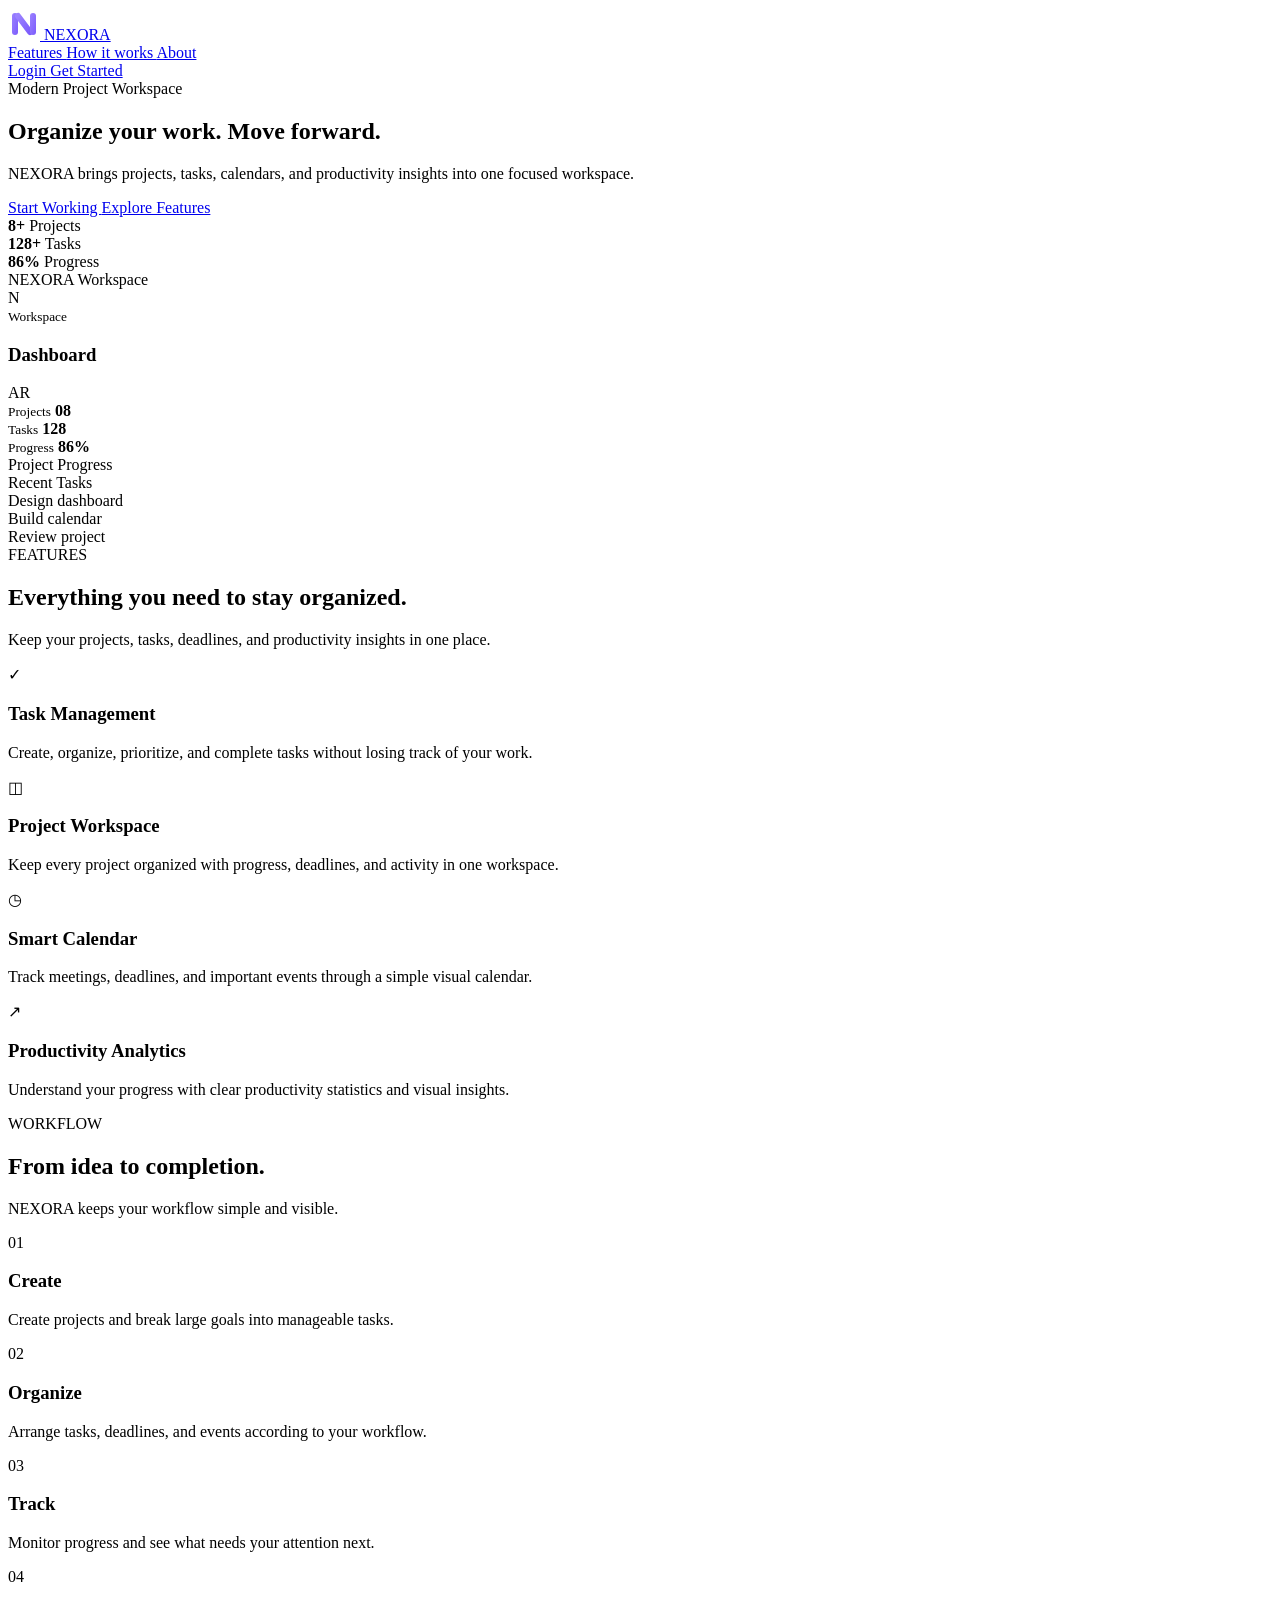
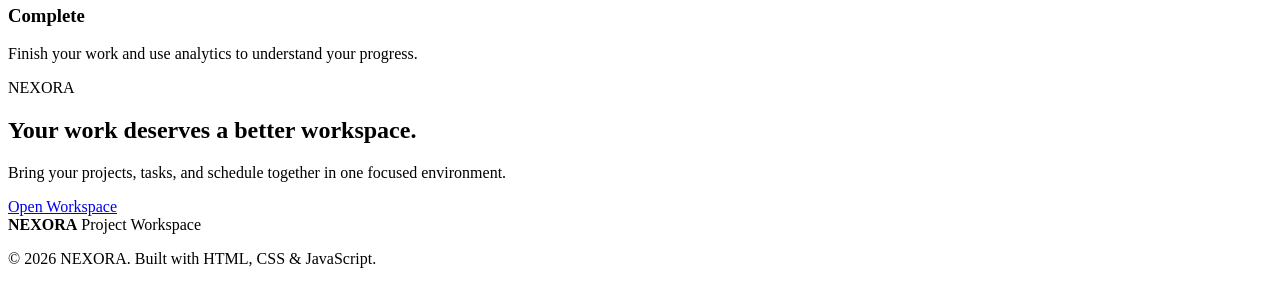
==== index.html @ 1f8efa0e "HOME" ====
<!DOCTYPE html>
<html lang="en">
<head>
    <meta charset="UTF-8">
    <meta name="viewport" content="width=device-width, initial-scale=1.0">

    <meta
        name="description"
        content="NEXORA is a modern project workspace for managing projects, tasks, calendars, and productivity."
    >

    <title>NEXORA | Project Workspace</title>

    <!-- Main Styles -->
    <link rel="stylesheet" href="css/style.css">
    
</head>

<body>

    <!-- ================================
         NAVBAR
    ================================= -->

    <header class="navbar">

        <div class="container navbar-container">

            <!-- Logo -->
            <a href="index.html" class="brand-logo" aria-label="NEXORA Home">

                <svg
                    class="logo-mark"
                    width="32"
                    height="32"
                    viewBox="0 0 32 32"
                    fill="none"
                    xmlns="http://www.w3.org/2000/svg"
                    aria-hidden="true"
                >
                    <defs>
                        <linearGradient
                            id="nexoraGrad"
                            x1="0%"
                            y1="0%"
                            x2="100%"
                            y2="100%"
                        >
                            <stop offset="0%" stop-color="#9B82FF"/>
                            <stop offset="100%" stop-color="#7C5CFC"/>
                        </linearGradient>
                    </defs>

                    <rect
                        x="4"
                        y="5"
                        width="6"
                        height="22"
                        rx="3"
                        fill="url(#nexoraGrad)"
                    />

                    <path
                        d="M10 8L22 24"
                        stroke="url(#nexoraGrad)"
                        stroke-width="6"
                        stroke-linecap="round"
                    />

                    <rect
                        x="22"
                        y="5"
                        width="6"
                        height="22"
                        rx="3"
                        fill="url(#nexoraGrad)"
                    />
                </svg>

                <span class="brand-title">NEXORA</span>

            </a>


            <!-- Navigation -->
            <nav class="navbar-nav" aria-label="Main navigation">

                <a href="#features" class="nav-link">
                    Features
                </a>

                <a href="#workflow" class="nav-link">
                    How it works
                </a>

                <a href="#about" class="nav-link">
                    About
                </a>

            </nav>


            <!-- Navbar Actions -->
            <div class="navbar-actions">

                <a href="pages/dashboard.html" class="btn btn-secondary">
                    Login
                </a>

                <a href="pages/login.html" class="btn btn-primary">
    Get Started
</a>
            </div>

        </div>

    </header>


    <!-- ================================
         MAIN CONTENT
    ================================= -->

    <main>


        <!-- ================================
             HERO SECTION
        ================================= -->

        <section class="hero">

            <div class="container hero-container">

                <div class="hero-content">

                    <span class="hero-badge">
                        Modern Project Workspace
                    </span>

                    <h1 class="hero-title">
                        Organize your work.
                        <span>Move forward.</span>
                    </h1>

                    <p class="hero-description">
                        NEXORA brings projects, tasks, calendars, and
                        productivity insights into one focused workspace.
                    </p>


                    <div class="hero-actions">

                        <a
                            href="pages/dashboard.html"
                            class="btn btn-primary btn-large"
                        >
                            Start Working
                        </a>

                        <a
                            href="#features"
                            class="btn btn-secondary btn-large"
                        >
                            Explore Features
                        </a>

                    </div>


                    <div class="hero-meta">

                        <div class="hero-meta-item">
                            <strong>8+</strong>
                            <span>Projects</span>
                        </div>

                        <div class="hero-meta-divider"></div>

                        <div class="hero-meta-item">
                            <strong>128+</strong>
                            <span>Tasks</span>
                        </div>

                        <div class="hero-meta-divider"></div>

                        <div class="hero-meta-item">
                            <strong>86%</strong>
                            <span>Progress</span>
                        </div>

                    </div>

                </div>


                <!-- Dashboard Preview -->

                <div class="hero-preview">

                    <div class="preview-window">

                        <div class="preview-header">

                            <div class="preview-dots">
                                <span></span>
                                <span></span>
                                <span></span>
                            </div>

                            <span>NEXORA Workspace</span>

                        </div>


                        <div class="preview-body">

                            <!-- Preview Sidebar -->

                            <aside class="preview-sidebar">

                                <div class="preview-logo">
                                    N
                                </div>

                                <div class="preview-sidebar-line active"></div>
                                <div class="preview-sidebar-line"></div>
                                <div class="preview-sidebar-line"></div>
                                <div class="preview-sidebar-line"></div>
                                <div class="preview-sidebar-line"></div>

                            </aside>


                            <!-- Preview Dashboard -->

                            <div class="preview-content">

                                <div class="preview-title-row">

                                    <div>
                                        <small>Workspace</small>
                                        <h3>Dashboard</h3>
                                    </div>

                                    <div class="preview-avatar">
                                        AR
                                    </div>

                                </div>


                                <div class="preview-stats">

                                    <div class="preview-card">
                                        <small>Projects</small>
                                        <strong>08</strong>
                                    </div>

                                    <div class="preview-card">
                                        <small>Tasks</small>
                                        <strong>128</strong>
                                    </div>

                                    <div class="preview-card">
                                        <small>Progress</small>
                                        <strong>86%</strong>
                                    </div>

                                </div>


                                <div class="preview-grid">

                                    <div class="preview-chart">

                                        <div class="preview-card-heading">
                                            Project Progress
                                        </div>

                                        <div class="chart-bars">
                                            <span style="height: 45%;"></span>
                                            <span style="height: 65%;"></span>
                                            <span style="height: 50%;"></span>
                                            <span style="height: 80%;"></span>
                                            <span style="height: 70%;"></span>
                                            <span style="height: 92%;"></span>
                                        </div>

                                    </div>


                                    <div class="preview-tasks">

                                        <div class="preview-card-heading">
                                            Recent Tasks
                                        </div>

                                        <div class="preview-task">
                                            <span class="task-dot success"></span>
                                            Design dashboard
                                        </div>

                                        <div class="preview-task">
                                            <span class="task-dot primary"></span>
                                            Build calendar
                                        </div>

                                        <div class="preview-task">
                                            <span class="task-dot warning"></span>
                                            Review project
                                        </div>

                                    </div>

                                </div>

                            </div>

                        </div>

                    </div>

                </div>

            </div>

        </section>


        <!-- ================================
             FEATURES
        ================================= -->

        <section id="features" class="section features-section">

            <div class="container">

                <div class="section-heading">

                    <span class="section-label">
                        FEATURES
                    </span>

                    <h2>
                        Everything you need to stay organized.
                    </h2>

                    <p>
                        Keep your projects, tasks, deadlines, and
                        productivity insights in one place.
                    </p>

                </div>


                <div class="features-grid">

                    <article class="feature-card">

                        <div class="feature-icon">
                            ✓
                        </div>

                        <h3>Task Management</h3>

                        <p>
                            Create, organize, prioritize, and complete
                            tasks without losing track of your work.
                        </p>

                    </article>


                    <article class="feature-card">

                        <div class="feature-icon">
                            ◫
                        </div>

                        <h3>Project Workspace</h3>

                        <p>
                            Keep every project organized with progress,
                            deadlines, and activity in one workspace.
                        </p>

                    </article>


                    <article class="feature-card">

                        <div class="feature-icon">
                            ◷
                        </div>

                        <h3>Smart Calendar</h3>

                        <p>
                            Track meetings, deadlines, and important
                            events through a simple visual calendar.
                        </p>

                    </article>


                    <article class="feature-card">

                        <div class="feature-icon">
                            ↗
                        </div>

                        <h3>Productivity Analytics</h3>

                        <p>
                            Understand your progress with clear
                            productivity statistics and visual insights.
                        </p>

                    </article>

                </div>

            </div>

        </section>


        <!-- ================================
             WORKFLOW
        ================================= -->

        <section id="workflow" class="section workflow-section">

            <div class="container">

                <div class="section-heading">

                    <span class="section-label">
                        WORKFLOW
                    </span>

                    <h2>
                        From idea to completion.
                    </h2>

                    <p>
                        NEXORA keeps your workflow simple and visible.
                    </p>

                </div>


                <div class="workflow-grid">

                    <article class="workflow-step">

                        <span class="step-number">01</span>

                        <h3>Create</h3>

                        <p>
                            Create projects and break large goals
                            into manageable tasks.
                        </p>

                    </article>


                    <article class="workflow-step">

                        <span class="step-number">02</span>

                        <h3>Organize</h3>

                        <p>
                            Arrange tasks, deadlines, and events
                            according to your workflow.
                        </p>

                    </article>


                    <article class="workflow-step">

                        <span class="step-number">03</span>

                        <h3>Track</h3>

                        <p>
                            Monitor progress and see what needs
                            your attention next.
                        </p>

                    </article>


                    <article class="workflow-step">

                        <span class="step-number">04</span>

                        <h3>Complete</h3>

                        <p>
                            Finish your work and use analytics
                            to understand your progress.
                        </p>

                    </article>

                </div>

            </div>

        </section>


        <!-- ================================
             CTA
        ================================= -->

        <section id="about" class="section cta-section">

            <div class="container">

                <div class="cta-card">

                    <span class="section-label">
                        NEXORA
                    </span>

                    <h2>
                        Your work deserves
                        a better workspace.
                    </h2>

                    <p>
                        Bring your projects, tasks, and schedule
                        together in one focused environment.
                    </p>

                    <a
                        href="pages/dashboard.html"
                        class="btn btn-primary btn-large"
                    >
                        Open Workspace
                    </a>

                </div>

            </div>

        </section>

    </main>


    <!-- ================================
         FOOTER
    ================================= -->

    <footer class="footer">

        <div class="container footer-container">

            <div class="footer-brand">
                <strong>NEXORA</strong>
                <span>Project Workspace</span>
            </div>

            <p>
                © 2026 NEXORA. Built with HTML, CSS & JavaScript.
            </p>

        </div>

    </footer>


    <!-- JavaScript -->
    <script src="js/app.js"></script>

</body>
</html>
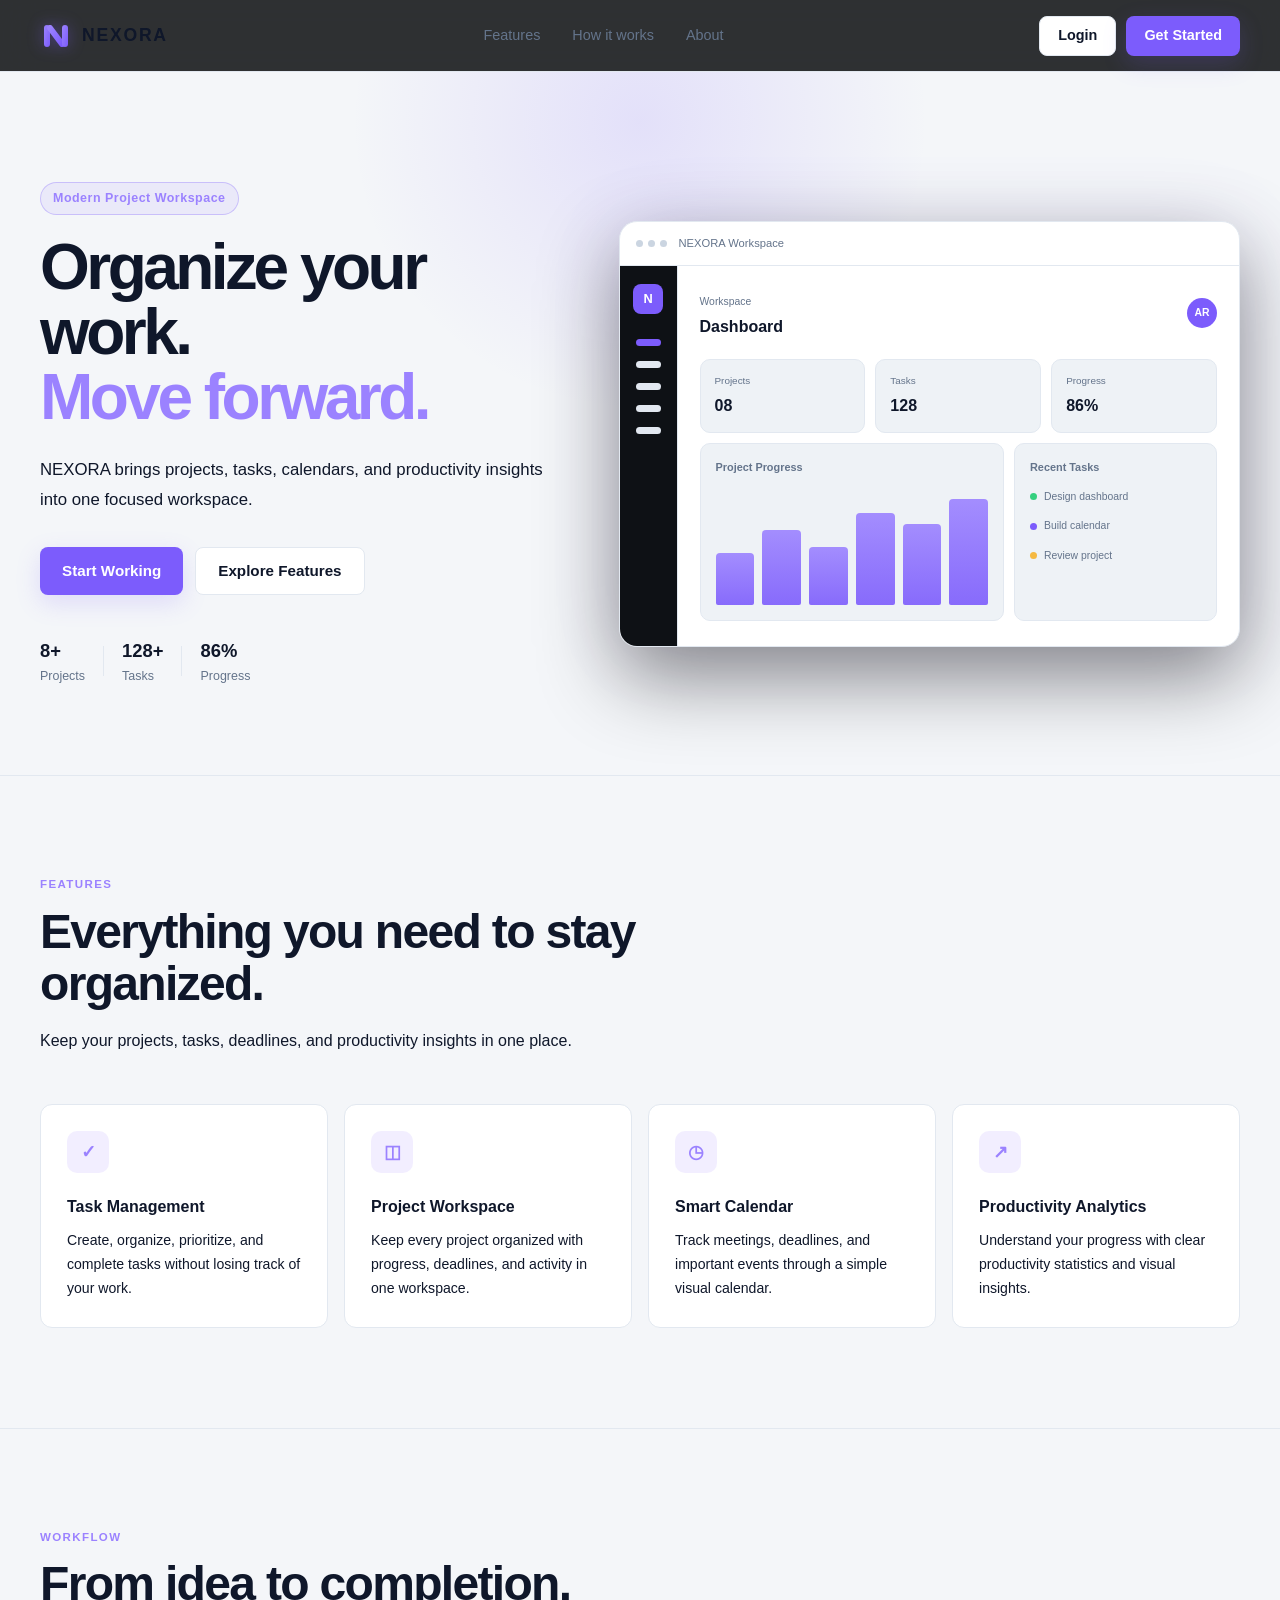
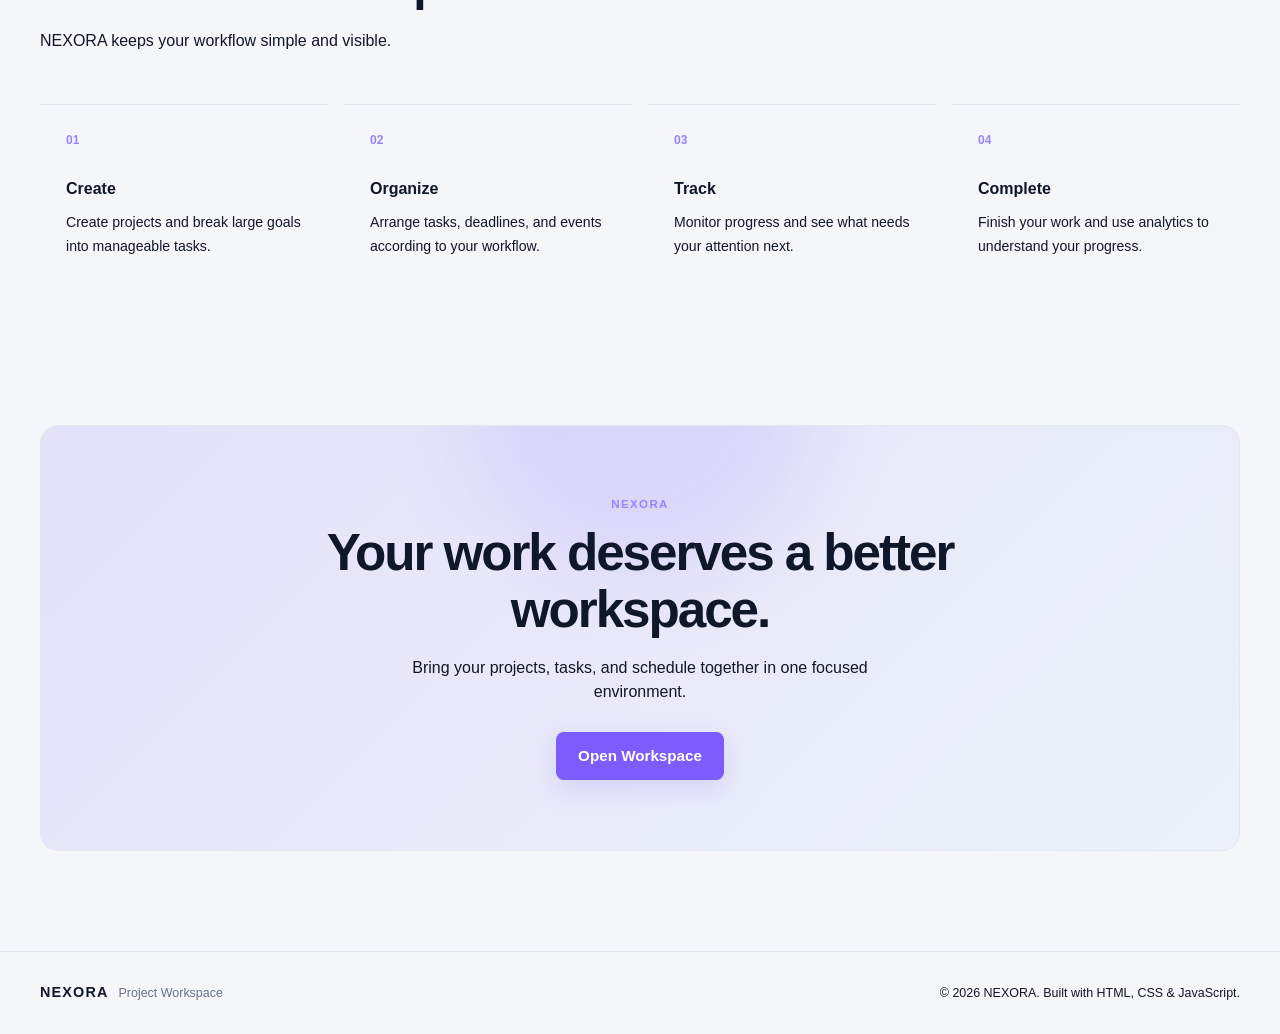
==== commit e097f457: "HTML" ====
--- a/index.html
+++ b/index.html
@@ -12,7 +12,7 @@
     <title>NEXORA | Project Workspace</title>
 
     <!-- Main Styles -->
-    <link rel="stylesheet" href="css/style.css">
+    <link rel="stylesheet" href="../CSS/style.css">
     
 </head>
 
@@ -578,7 +578,7 @@
 
 
     <!-- JavaScript -->
-    <script src="js/app.js"></script>
+    <script src="JS/app.js"></script>
 
 </body>
 </html>
--- a/CSS/style.css
+++ b/CSS/style.css
@@ -0,0 +1,1858 @@
+/* =================================
+   GLOBAL RESET
+================================= */
+
+* {
+    margin: 0;
+    padding: 0;
+    box-sizing: border-box;
+}
+
+
+/* =================================
+   ROOT VARIABLES
+================================= */
+
+:root {
+    --bg: #0B0D10;
+
+    --surface: #11151A;
+    --surface-2: #181D24;
+    --surface-3: #1D232C;
+
+    --primary: #7C5CFC;
+    --primary-light: #9B82FF;
+    --primary-hover: #8D72FF;
+
+    --accent: #4F8CFF;
+
+    --success: #35D07F;
+    --warning: #F5B942;
+    --danger: #FF5C6C;
+
+    --text: #F5F7FA;
+    --text-muted: #8B93A1;
+
+    --border: #252B34;
+    --border-light: #303743;
+
+    --container-width: 1200px;
+
+    --radius-sm: 8px;
+    --radius-md: 12px;
+    --radius-lg: 18px;
+
+    --transition: 0.25s ease;
+}
+
+
+/* =================================
+   HTML
+================================= */
+
+html {
+    scroll-behavior: smooth;
+}
+
+
+/* =================================
+   BODY
+================================= */
+
+body {
+    min-height: 100vh;
+
+    background-color: var(--bg);
+    color: var(--text);
+
+    font-family:
+        -apple-system,
+        BlinkMacSystemFont,
+        "Segoe UI",
+        Roboto,
+        Helvetica,
+        Arial,
+        sans-serif;
+
+    line-height: 1.5;
+
+    overflow-x: hidden;
+
+    -webkit-font-smoothing: antialiased;
+}
+
+
+/* =================================
+   BASIC ELEMENTS
+================================= */
+
+a {
+    color: inherit;
+    text-decoration: none;
+}
+
+button,
+input,
+textarea,
+select {
+    font: inherit;
+}
+
+button {
+    border: none;
+    cursor: pointer;
+}
+
+img,
+svg {
+    display: block;
+    max-width: 100%;
+}
+
+
+/* =================================
+   CONTAINER
+================================= */
+
+.container {
+    width: min(
+        calc(100% - 48px),
+        var(--container-width)
+    );
+
+    margin-inline: auto;
+}
+
+
+/* =================================
+   NAVBAR
+================================= */
+
+.navbar {
+    position: sticky;
+    top: 0;
+    z-index: 100;
+
+    height: 72px;
+
+    background: rgba(11, 13, 16, 0.85);
+
+    border-bottom: 1px solid var(--border);
+
+    backdrop-filter: blur(16px);
+}
+
+
+.navbar-container {
+    height: 100%;
+
+    display: flex;
+    align-items: center;
+    justify-content: space-between;
+}
+
+
+/* =================================
+   BRAND
+================================= */
+
+.brand-logo {
+    display: flex;
+    align-items: center;
+    gap: 10px;
+
+    flex-shrink: 0;
+}
+
+
+.logo-mark {
+    filter:
+        drop-shadow(
+            0 0 8px rgba(124, 92, 252, 0.4)
+        );
+
+    transition:
+        transform var(--transition),
+        filter var(--transition);
+}
+
+
+.brand-logo:hover .logo-mark {
+    transform: scale(1.05);
+
+    filter:
+        drop-shadow(
+            0 0 14px rgba(124, 92, 252, 0.7)
+        );
+}
+
+
+.brand-title {
+    color: var(--text);
+
+    font-size: 1.1rem;
+    font-weight: 750;
+
+    letter-spacing: 0.1em;
+}
+
+
+/* =================================
+   NAVIGATION
+================================= */
+
+.navbar-nav {
+    display: flex;
+    align-items: center;
+    gap: 32px;
+}
+
+
+.nav-link {
+    color: var(--text-muted);
+
+    font-size: 0.9rem;
+    font-weight: 500;
+
+    transition:
+        color var(--transition);
+}
+
+
+.nav-link:hover {
+    color: var(--text);
+}
+
+
+/* =================================
+   NAVBAR ACTIONS
+================================= */
+
+.navbar-actions {
+    display: flex;
+    align-items: center;
+    gap: 10px;
+}
+
+
+/* =================================
+   BUTTONS
+================================= */
+
+.btn {
+    display: inline-flex;
+
+    align-items: center;
+    justify-content: center;
+
+    min-height: 40px;
+
+    padding: 0 18px;
+
+    border-radius: var(--radius-sm);
+
+    font-size: 0.9rem;
+    font-weight: 600;
+
+    transition:
+        background-color var(--transition),
+        border-color var(--transition),
+        color var(--transition),
+        transform var(--transition),
+        box-shadow var(--transition);
+}
+
+
+.btn:hover {
+    transform: translateY(-1px);
+}
+
+
+.btn-primary {
+    color: #ffffff;
+
+    background: var(--primary);
+
+    box-shadow:
+        0 8px 24px rgba(124, 92, 252, 0.18);
+}
+
+
+.btn-primary:hover {
+    background: var(--primary-hover);
+
+    box-shadow:
+        0 10px 30px rgba(124, 92, 252, 0.28);
+}
+
+
+.btn-secondary {
+    color: var(--text);
+
+    background: var(--surface);
+
+    border: 1px solid var(--border);
+}
+
+
+.btn-secondary:hover {
+    background: var(--surface-2);
+
+    border-color: var(--border-light);
+}
+
+
+.btn-large {
+    min-height: 48px;
+
+    padding-inline: 22px;
+
+    font-size: 0.95rem;
+}
+
+
+/* =================================
+   HERO
+================================= */
+
+.hero {
+    position: relative;
+
+    padding: 110px 0 90px;
+
+    overflow: hidden;
+}
+
+
+.hero::before {
+    content: "";
+
+    position: absolute;
+
+    width: 600px;
+    height: 600px;
+
+    top: -250px;
+    left: 50%;
+
+    transform: translateX(-50%);
+
+    background:
+        radial-gradient(
+            circle,
+            rgba(124, 92, 252, 0.14),
+            transparent 68%
+        );
+
+    pointer-events: none;
+}
+
+
+.hero-container {
+    position: relative;
+    z-index: 1;
+
+    display: grid;
+
+    grid-template-columns:
+        minmax(0, 0.9fr)
+        minmax(0, 1.1fr);
+
+    align-items: center;
+
+    gap: 70px;
+}
+
+
+.hero-content {
+    max-width: 570px;
+}
+
+
+.hero-badge {
+    display: inline-flex;
+
+    align-items: center;
+
+    padding: 6px 12px;
+
+    margin-bottom: 20px;
+
+    border: 1px solid rgba(124, 92, 252, 0.3);
+
+    border-radius: 999px;
+
+    background:
+        rgba(124, 92, 252, 0.08);
+
+    color: var(--primary-light);
+
+    font-size: 0.78rem;
+    font-weight: 600;
+
+    letter-spacing: 0.04em;
+}
+
+
+.hero-title {
+    max-width: 650px;
+
+    font-size: clamp(3rem, 5vw, 5rem);
+
+    line-height: 1.02;
+
+    letter-spacing: -0.055em;
+
+    font-weight: 750;
+}
+
+
+.hero-title span {
+    display: block;
+
+    color: var(--primary-light);
+}
+
+
+.hero-description {
+    max-width: 540px;
+
+    margin-top: 24px;
+
+    color: var(--text-muted);
+
+    font-size: 1.05rem;
+
+    line-height: 1.8;
+}
+
+
+.hero-actions {
+    display: flex;
+    align-items: center;
+    gap: 12px;
+
+    margin-top: 32px;
+}
+
+
+.hero-meta {
+    display: flex;
+    align-items: center;
+
+    margin-top: 42px;
+}
+
+
+.hero-meta-item {
+    display: flex;
+    flex-direction: column;
+
+    gap: 2px;
+
+    padding-inline: 18px;
+}
+
+
+.hero-meta-item:first-child {
+    padding-left: 0;
+}
+
+
+.hero-meta-item strong {
+    font-size: 1.15rem;
+}
+
+
+.hero-meta-item span {
+    color: var(--text-muted);
+
+    font-size: 0.78rem;
+}
+
+
+.hero-meta-divider {
+    width: 1px;
+    height: 30px;
+
+    background: var(--border);
+}
+
+
+/* =================================
+   DASHBOARD PREVIEW
+================================= */
+
+.hero-preview {
+    position: relative;
+}
+
+
+.preview-window {
+    overflow: hidden;
+
+    border: 1px solid var(--border);
+
+    border-radius: var(--radius-lg);
+
+    background: var(--surface);
+
+    box-shadow:
+        0 30px 80px rgba(0, 0, 0, 0.45),
+
+        0 0 80px
+        rgba(124, 92, 252, 0.08);
+}
+
+
+.preview-header {
+    height: 44px;
+
+    display: flex;
+    align-items: center;
+
+    gap: 12px;
+
+    padding: 0 16px;
+
+    border-bottom: 1px solid var(--border);
+
+    color: var(--text-muted);
+
+    font-size: 0.7rem;
+}
+
+
+.preview-dots {
+    display: flex;
+    gap: 5px;
+}
+
+
+.preview-dots span {
+    width: 7px;
+    height: 7px;
+
+    border-radius: 50%;
+
+    background: var(--border-light);
+}
+
+
+.preview-body {
+    display: flex;
+
+    min-height: 380px;
+}
+
+
+.preview-sidebar {
+    width: 58px;
+
+    flex-shrink: 0;
+
+    padding: 18px 10px;
+
+    border-right: 1px solid var(--border);
+
+    background: #0E1115;
+}
+
+
+.preview-logo {
+    width: 30px;
+    height: 30px;
+
+    display: grid;
+    place-items: center;
+
+    margin: 0 auto 25px;
+
+    border-radius: 8px;
+
+    background: var(--primary);
+
+    color: white;
+
+    font-size: 0.8rem;
+    font-weight: 700;
+}
+
+
+.preview-sidebar-line {
+    width: 25px;
+    height: 7px;
+
+    margin: 0 auto 15px;
+
+    border-radius: 4px;
+
+    background: var(--surface-3);
+}
+
+
+.preview-sidebar-line.active {
+    background: var(--primary);
+}
+
+
+.preview-content {
+    flex: 1;
+
+    padding: 22px;
+}
+
+
+.preview-title-row {
+    display: flex;
+    align-items: center;
+    justify-content: space-between;
+}
+
+
+.preview-title-row small {
+    color: var(--text-muted);
+
+    font-size: 0.65rem;
+}
+
+
+.preview-title-row h3 {
+    margin-top: 3px;
+
+    font-size: 1rem;
+}
+
+
+.preview-avatar {
+    width: 30px;
+    height: 30px;
+
+    display: grid;
+    place-items: center;
+
+    border-radius: 50%;
+
+    background: var(--primary);
+
+    color: white;
+
+    font-size: 0.65rem;
+    font-weight: 700;
+}
+
+
+.preview-stats {
+    display: grid;
+
+    grid-template-columns: repeat(3, 1fr);
+
+    gap: 10px;
+
+    margin-top: 20px;
+}
+
+
+.preview-card {
+    padding: 14px;
+
+    border: 1px solid var(--border);
+
+    border-radius: 10px;
+
+    background: var(--surface-2);
+}
+
+
+.preview-card small {
+    display: block;
+
+    margin-bottom: 5px;
+
+    color: var(--text-muted);
+
+    font-size: 0.62rem;
+}
+
+
+.preview-card strong {
+    font-size: 1rem;
+}
+
+
+.preview-grid {
+    display: grid;
+
+    grid-template-columns: 1.2fr 0.8fr;
+
+    gap: 10px;
+
+    margin-top: 10px;
+}
+
+
+.preview-chart,
+.preview-tasks {
+    min-height: 175px;
+
+    padding: 15px;
+
+    border: 1px solid var(--border);
+
+    border-radius: 10px;
+
+    background: var(--surface-2);
+}
+
+
+.preview-card-heading {
+    color: var(--text-muted);
+
+    font-size: 0.68rem;
+    font-weight: 600;
+}
+
+
+.chart-bars {
+    height: 115px;
+
+    display: flex;
+    align-items: flex-end;
+
+    gap: 8px;
+
+    margin-top: 15px;
+}
+
+
+.chart-bars span {
+    flex: 1;
+
+    min-height: 10px;
+
+    border-radius: 4px 4px 2px 2px;
+
+    background:
+        linear-gradient(
+            to top,
+            var(--primary),
+            var(--primary-light)
+        );
+
+    opacity: 0.9;
+}
+
+
+.preview-task {
+    display: flex;
+    align-items: center;
+
+    gap: 7px;
+
+    margin-top: 14px;
+
+    color: var(--text-muted);
+
+    font-size: 0.65rem;
+}
+
+
+.task-dot {
+    width: 7px;
+    height: 7px;
+
+    flex-shrink: 0;
+
+    border-radius: 50%;
+}
+
+
+.task-dot.primary {
+    background: var(--primary);
+}
+
+
+.task-dot.success {
+    background: var(--success);
+}
+
+
+.task-dot.warning {
+    background: var(--warning);
+}
+
+
+/* =================================
+   SECTIONS
+================================= */
+
+.section {
+    padding: 100px 0;
+}
+
+
+.section-heading {
+    max-width: 650px;
+
+    margin-bottom: 50px;
+}
+
+
+.section-label {
+    display: block;
+
+    margin-bottom: 12px;
+
+    color: var(--primary-light);
+
+    font-size: 0.72rem;
+    font-weight: 700;
+
+    letter-spacing: 0.12em;
+}
+
+
+.section-heading h2 {
+    font-size: clamp(2rem, 4vw, 3rem);
+
+    line-height: 1.1;
+
+    letter-spacing: -0.035em;
+}
+
+
+.section-heading p {
+    margin-top: 16px;
+
+    color: var(--text-muted);
+
+    line-height: 1.7;
+}
+
+
+/* =================================
+   FEATURES
+================================= */
+
+.features-section {
+    border-top: 1px solid var(--border);
+}
+
+
+.features-grid {
+    display: grid;
+
+    grid-template-columns:
+        repeat(4, minmax(0, 1fr));
+
+    gap: 16px;
+}
+
+
+.feature-card {
+    padding: 26px;
+
+    border: 1px solid var(--border);
+
+    border-radius: var(--radius-md);
+
+    background: var(--surface);
+
+    transition:
+        transform var(--transition),
+        border-color var(--transition),
+        background-color var(--transition);
+}
+
+
+.feature-card:hover {
+    transform: translateY(-4px);
+
+    background: var(--surface-2);
+
+    border-color:
+        rgba(124, 92, 252, 0.45);
+}
+
+
+.feature-icon {
+    width: 42px;
+    height: 42px;
+
+    display: grid;
+    place-items: center;
+
+    margin-bottom: 22px;
+
+    border-radius: 10px;
+
+    background:
+        rgba(124, 92, 252, 0.1);
+
+    color: var(--primary-light);
+
+    font-size: 1.1rem;
+    font-weight: 700;
+}
+
+
+.feature-card h3 {
+    font-size: 1rem;
+}
+
+
+.feature-card p {
+    margin-top: 10px;
+
+    color: var(--text-muted);
+
+    font-size: 0.88rem;
+
+    line-height: 1.7;
+}
+
+
+/* =================================
+   WORKFLOW
+================================= */
+
+.workflow-section {
+    border-top: 1px solid var(--border);
+}
+
+
+.workflow-grid {
+    display: grid;
+
+    grid-template-columns:
+        repeat(4, minmax(0, 1fr));
+
+    gap: 16px;
+}
+
+
+.workflow-step {
+    position: relative;
+
+    padding: 26px;
+
+    border-top: 1px solid var(--border);
+}
+
+
+.step-number {
+    display: block;
+
+    margin-bottom: 28px;
+
+    color: var(--primary-light);
+
+    font-size: 0.75rem;
+    font-weight: 700;
+}
+
+
+.workflow-step h3 {
+    font-size: 1rem;
+}
+
+
+.workflow-step p {
+    margin-top: 10px;
+
+    color: var(--text-muted);
+
+    font-size: 0.88rem;
+
+    line-height: 1.7;
+}
+
+
+/* =================================
+   CTA
+================================= */
+
+.cta-section {
+    padding-top: 40px;
+}
+
+
+.cta-card {
+    position: relative;
+
+    overflow: hidden;
+
+    padding: 70px 40px;
+
+    text-align: center;
+
+    border: 1px solid var(--border);
+
+    border-radius: var(--radius-lg);
+
+    background:
+        linear-gradient(
+            135deg,
+            rgba(124, 92, 252, 0.13),
+            rgba(79, 140, 255, 0.05)
+        );
+}
+
+
+.cta-card::before {
+    content: "";
+
+    position: absolute;
+
+    width: 350px;
+    height: 350px;
+
+    top: -200px;
+    left: 50%;
+
+    transform: translateX(-50%);
+
+    border-radius: 50%;
+
+    background:
+        rgba(124, 92, 252, 0.12);
+
+    filter: blur(40px);
+}
+
+
+.cta-card > * {
+    position: relative;
+    z-index: 1;
+}
+
+
+.cta-card h2 {
+    max-width: 700px;
+
+    margin: 0 auto;
+
+    font-size: clamp(2rem, 4vw, 3.5rem);
+
+    line-height: 1.1;
+
+    letter-spacing: -0.04em;
+}
+
+
+.cta-card p {
+    max-width: 520px;
+
+    margin: 18px auto 28px;
+
+    color: var(--text-muted);
+}
+
+
+/* =================================
+   FOOTER
+================================= */
+
+.footer {
+    padding: 30px 0;
+
+    border-top: 1px solid var(--border);
+}
+
+
+.footer-container {
+    display: flex;
+
+    align-items: center;
+    justify-content: space-between;
+
+    gap: 20px;
+}
+
+
+.footer-brand {
+    display: flex;
+    align-items: center;
+
+    gap: 10px;
+}
+
+
+.footer-brand strong {
+    font-size: 0.9rem;
+
+    letter-spacing: 0.08em;
+}
+
+
+.footer-brand span,
+.footer p {
+    color: var(--text-muted);
+
+    font-size: 0.78rem;
+}
+
+
+
+
+/* =================================
+   RESPONSIVE
+================================= */
+
+/* =================================
+   TABLET
+================================= */
+
+@media (max-width: 1000px) {
+
+    .container {
+        width: min(
+            calc(100% - 36px),
+            var(--container-width)
+        );
+    }
+
+    /* NAVBAR */
+    .navbar {
+        height: auto;
+        min-height: 72px;
+    }
+
+    .navbar-container {
+        min-height: 72px;
+        gap: 20px;
+    }
+
+    .navbar-nav {
+        gap: 20px;
+    }
+
+    .nav-link {
+        font-size: 0.82rem;
+    }
+
+    /* HERO */
+    .hero {
+        padding: 80px 0 70px;
+    }
+
+    .hero-container {
+        grid-template-columns: 1fr;
+        gap: 50px;
+    }
+
+    .hero-content {
+        max-width: 700px;
+    }
+
+    .hero-preview {
+        max-width: 750px;
+        width: 100%;
+        margin-inline: auto;
+    }
+
+    /* FEATURES */
+    .features-grid,
+    .workflow-grid {
+        grid-template-columns: repeat(2, minmax(0, 1fr));
+    }
+
+    /* SECTIONS */
+    .section {
+        padding: 80px 0;
+    }
+
+    /* PREVIEW */
+    .preview-body {
+        min-height: 360px;
+    }
+}
+
+
+/* =================================
+   MOBILE
+================================= */
+
+@media (max-width: 700px) {
+
+    .container {
+        width: calc(100% - 30px);
+    }
+
+    /* NAVBAR */
+
+    .navbar {
+        position: relative;
+        height: auto;
+    }
+
+    .navbar-container {
+        min-height: 64px;
+
+        flex-wrap: wrap;
+
+        padding-top: 12px;
+        padding-bottom: 12px;
+
+        gap: 14px;
+    }
+
+    .brand-title {
+        font-size: 0.95rem;
+    }
+
+    .navbar-nav {
+        order: 3;
+
+        width: 100%;
+
+        justify-content: center;
+
+        gap: 18px;
+
+        padding-top: 4px;
+    }
+
+    .nav-link {
+        font-size: 0.75rem;
+    }
+
+    .navbar-actions {
+        gap: 6px;
+    }
+
+    .navbar-actions .btn {
+        min-height: 36px;
+        padding: 0 12px;
+        font-size: 0.78rem;
+    }
+
+
+    /* HERO */
+
+    .hero {
+        padding: 65px 0 55px;
+    }
+
+    .hero-container {
+        gap: 40px;
+    }
+
+    .hero-badge {
+        margin-bottom: 16px;
+
+        font-size: 0.7rem;
+    }
+
+    .hero-title {
+        font-size: clamp(
+            2.5rem,
+            11vw,
+            4rem
+        );
+
+        letter-spacing: -0.045em;
+    }
+
+    .hero-description {
+        margin-top: 18px;
+
+        font-size: 0.92rem;
+        line-height: 1.7;
+    }
+
+    .hero-actions {
+        flex-direction: column;
+        align-items: stretch;
+
+        margin-top: 26px;
+    }
+
+    .hero-actions .btn {
+        width: 100%;
+    }
+
+    .hero-meta {
+        justify-content: center;
+
+        margin-top: 32px;
+    }
+
+    .hero-meta-item {
+        padding-inline: 12px;
+
+        text-align: center;
+    }
+
+    .hero-meta-item strong {
+        font-size: 1rem;
+    }
+
+    .hero-meta-item span {
+        font-size: 0.68rem;
+    }
+
+
+    /* DASHBOARD PREVIEW */
+
+    .preview-window {
+        border-radius: 14px;
+    }
+
+    .preview-body {
+        min-height: 300px;
+    }
+
+    .preview-sidebar {
+        width: 45px;
+
+        padding: 14px 7px;
+    }
+
+    .preview-logo {
+        width: 25px;
+        height: 25px;
+
+        margin-bottom: 20px;
+
+        font-size: 0.68rem;
+    }
+
+    .preview-sidebar-line {
+        width: 20px;
+        height: 6px;
+
+        margin-bottom: 12px;
+    }
+
+    .preview-content {
+        padding: 14px;
+    }
+
+    .preview-title-row h3 {
+        font-size: 0.82rem;
+    }
+
+    .preview-title-row small {
+        font-size: 0.55rem;
+    }
+
+    .preview-avatar {
+        width: 25px;
+        height: 25px;
+
+        font-size: 0.55rem;
+    }
+
+    .preview-stats {
+        gap: 6px;
+
+        margin-top: 14px;
+    }
+
+    .preview-card {
+        padding: 10px;
+    }
+
+    .preview-card small {
+        font-size: 0.52rem;
+    }
+
+    .preview-card strong {
+        font-size: 0.8rem;
+    }
+
+    .preview-grid {
+        grid-template-columns: 1fr;
+
+        gap: 6px;
+    }
+
+    .preview-chart,
+    .preview-tasks {
+        min-height: 125px;
+
+        padding: 10px;
+    }
+
+    .chart-bars {
+        height: 75px;
+
+        gap: 5px;
+
+        margin-top: 10px;
+    }
+
+    .preview-task {
+        margin-top: 9px;
+
+        font-size: 0.55rem;
+    }
+
+
+    /* SECTIONS */
+
+    .section {
+        padding: 65px 0;
+    }
+
+    .section-heading {
+        margin-bottom: 32px;
+    }
+
+    .section-heading h2 {
+        font-size: clamp(
+            1.8rem,
+            8vw,
+            2.5rem
+        );
+    }
+
+    .section-heading p {
+        font-size: 0.9rem;
+    }
+
+
+    /* FEATURES */
+
+    .features-grid,
+    .workflow-grid {
+        grid-template-columns: 1fr;
+
+        gap: 12px;
+    }
+
+    .feature-card {
+        padding: 20px;
+    }
+
+    .feature-icon {
+        width: 38px;
+        height: 38px;
+
+        margin-bottom: 18px;
+
+        font-size: 1rem;
+    }
+
+    .feature-card p,
+    .workflow-step p {
+        font-size: 0.82rem;
+    }
+
+
+    /* WORKFLOW */
+
+    .workflow-step {
+        padding: 20px;
+
+        border-top: 1px solid var(--border);
+    }
+
+    .step-number {
+        margin-bottom: 18px;
+    }
+
+
+    /* CTA */
+
+    .cta-section {
+        padding-top: 20px;
+    }
+
+    .cta-card {
+        padding: 50px 20px;
+    }
+
+    .cta-card h2 {
+        font-size: clamp(
+            1.8rem,
+            8vw,
+            2.6rem
+        );
+    }
+
+    .cta-card p {
+        font-size: 0.88rem;
+    }
+
+    .cta-card .btn {
+        width: 100%;
+    }
+
+
+    /* FOOTER */
+
+    .footer {
+        padding: 24px 0;
+    }
+
+    .footer-container {
+        flex-direction: column;
+
+        align-items: flex-start;
+
+        gap: 12px;
+    }
+}
+
+
+/* =================================
+   SMALL MOBILE
+================================= */
+
+@media (max-width: 500px) {
+
+    .container {
+        width: calc(100% - 24px);
+    }
+
+
+    /* NAVBAR */
+
+    .navbar-container {
+        gap: 10px;
+    }
+
+    .logo-mark {
+        width: 26px;
+        height: 26px;
+    }
+
+    .brand-title {
+        font-size: 0.82rem;
+        letter-spacing: 0.07em;
+    }
+
+    .navbar-actions {
+        margin-left: auto;
+    }
+
+    .navbar-actions .btn {
+        min-height: 34px;
+
+        padding: 0 9px;
+
+        font-size: 0.7rem;
+    }
+
+    .navbar-nav {
+        gap: 12px;
+
+        overflow-x: auto;
+        justify-content: flex-start;
+
+        padding-bottom: 2px;
+
+        scrollbar-width: none;
+    }
+
+    .navbar-nav::-webkit-scrollbar {
+        display: none;
+    }
+
+    .nav-link {
+        flex-shrink: 0;
+
+        font-size: 0.68rem;
+    }
+
+
+    /* HERO */
+
+    .hero {
+        padding: 50px 0 45px;
+    }
+
+    .hero-title {
+        font-size: clamp(
+            2.25rem,
+            12vw,
+            3.2rem
+        );
+    }
+
+    .hero-description {
+        font-size: 0.86rem;
+    }
+
+    .hero-meta {
+        justify-content: space-between;
+    }
+
+    .hero-meta-item {
+        padding-inline: 7px;
+    }
+
+    .hero-meta-divider {
+        height: 25px;
+    }
+
+
+    /* PREVIEW */
+
+    .preview-header {
+        height: 36px;
+
+        padding: 0 10px;
+
+        font-size: 0.58rem;
+    }
+
+    .preview-body {
+        min-height: 245px;
+    }
+
+    .preview-sidebar {
+        width: 38px;
+
+        padding: 10px 5px;
+    }
+
+    .preview-logo {
+        width: 22px;
+        height: 22px;
+
+        margin-bottom: 15px;
+
+        font-size: 0.58rem;
+    }
+
+    .preview-sidebar-line {
+        width: 17px;
+        height: 5px;
+
+        margin-bottom: 9px;
+    }
+
+    .preview-content {
+        padding: 10px;
+    }
+
+    .preview-stats {
+        grid-template-columns: repeat(3, 1fr);
+
+        gap: 4px;
+
+        margin-top: 10px;
+    }
+
+    .preview-card {
+        padding: 7px;
+    }
+
+    .preview-card small {
+        font-size: 0.42rem;
+    }
+
+    .preview-card strong {
+        font-size: 0.68rem;
+    }
+
+    .preview-grid {
+        margin-top: 5px;
+    }
+
+    .preview-chart,
+    .preview-tasks {
+        min-height: 100px;
+
+        padding: 7px;
+    }
+
+    .preview-card-heading {
+        font-size: 0.52rem;
+    }
+
+    .chart-bars {
+        height: 55px;
+
+        gap: 3px;
+
+        margin-top: 7px;
+    }
+
+    .preview-task {
+        gap: 4px;
+
+        margin-top: 6px;
+
+        font-size: 0.46rem;
+    }
+
+    .task-dot {
+        width: 5px;
+        height: 5px;
+    }
+
+
+    /* SECTIONS */
+
+    .section {
+        padding: 50px 0;
+    }
+
+    .section-heading h2 {
+        font-size: 1.8rem;
+    }
+
+    .section-heading p {
+        font-size: 0.82rem;
+    }
+
+
+    /* FEATURE */
+
+    .feature-card {
+        padding: 18px;
+    }
+
+
+    /* WORKFLOW */
+
+    .workflow-step {
+        padding: 18px;
+    }
+
+
+    /* CTA */
+
+    .cta-card {
+        padding: 40px 16px;
+    }
+
+    .cta-card h2 {
+        font-size: 1.8rem;
+    }
+
+    .cta-card p {
+        font-size: 0.8rem;
+    }
+
+
+    /* FOOTER */
+
+    .footer-brand {
+        flex-wrap: wrap;
+    }
+
+    .footer-brand span,
+    .footer p {
+        font-size: 0.7rem;
+    }
+}
+
+
+/* =================================
+   GLOBAL LIGHT THEME OVERRIDES
+================================= */
+
+body.light-theme {
+    --bg: #F4F6F9;
+    --surface: #FFFFFF;
+    --surface-2: #EEF2F6;
+    --surface-3: #E2E8F0;
+
+    --text: #0F172A;        /* Turns white text to black/slate */
+    --text-muted: #64748B;  /* Turns gray text readable */
+
+    --border: #E2E8F0;
+    --border-light: #CBD5E1;
+}
+
+/* Light Theme Component Styles across all pages */
+body.light-theme .sidebar,
+body.light-theme .top-header,
+body.light-theme .card,
+body.light-theme .stats-card,
+body.light-theme .table-container,
+body.light-theme .chart-card {
+    background: #FFFFFF !important;
+    border-color: var(--border) !important;
+}
+
+body.light-theme .sidebar-brand .brand-title,
+body.light-theme .top-header h1,
+body.light-theme .user-info strong,
+body.light-theme h2,
+body.light-theme h3,
+body.light-theme p,
+body.light-theme td,
+body.light-theme th {
+    color: var(--text) !important;
+}
+
+
+/* =================================
+   LIGHT THEME FIXES: ANALYTICS & CALENDAR
+================================= */
+
+/* --- 1. Analytics Page Fixes --- */
+body.light-theme .recent-activity-card,
+body.light-theme .activity-section,
+body.light-theme .activity-list,
+body.light-theme .recent-activity {
+    background-color: var(--surface) !important;
+    background: #FFFFFF !important;
+    border-color: var(--border) !important;
+    color: var(--text) !important;
+}
+
+body.light-theme .activity-item,
+body.light-theme .activity-header {
+    background-color: var(--surface-2) !important;
+    border-color: var(--border) !important;
+    color: var(--text) !important;
+}
+
+body.light-theme .recent-activity h2,
+body.light-theme .recent-activity h3,
+body.light-theme .activity-title,
+body.light-theme .empty-state,
+body.light-theme .view-all-link {
+    color: var(--text) !important;
+}
+
+/* Fix Chart Legend Overlap text */
+body.light-theme .chart-legend span,
+body.light-theme .legend-item {
+    color: var(--text) !important;
+}
+
+
+/* --- 2. Calendar Page Fixes --- */
+/* Calendar Weekday Header Row (Sun, Mon, Tue...) */
+body.light-theme .calendar-header,
+body.light-theme .calendar-days-header,
+body.light-theme .day-name,
+body.light-theme .calendar-grid-header {
+    background-color: var(--surface-2) !important;
+    background: #F8FAFC !important;
+    color: var(--text) !important;
+    border-color: var(--border) !important;
+}
+
+/* Outside/Previous/Next Month Date Cells */
+body.light-theme .calendar-day.other-month,
+body.light-theme .day-cell.disabled,
+body.light-theme .calendar-day.prev-month,
+body.light-theme .calendar-day.next-month {
+    background-color: #EEF2F6 !important;
+    color: var(--text-muted) !important;
+}
+
+/* Standard Calendar Grid Cells */
+body.light-theme .calendar-day,
+body.light-theme .day-cell {
+    background-color: #FFFFFF !important;
+    border-color: var(--border) !important;
+    color: var(--text) !important;
+}
+
+/* Calendar Event Pills */
+body.light-theme .event-pill,
+body.light-theme .calendar-event {
+    background-color: #F1F5F9 !important;
+    color: #0F172A !important;
+    border: 1px solid var(--border) !important;
+}
